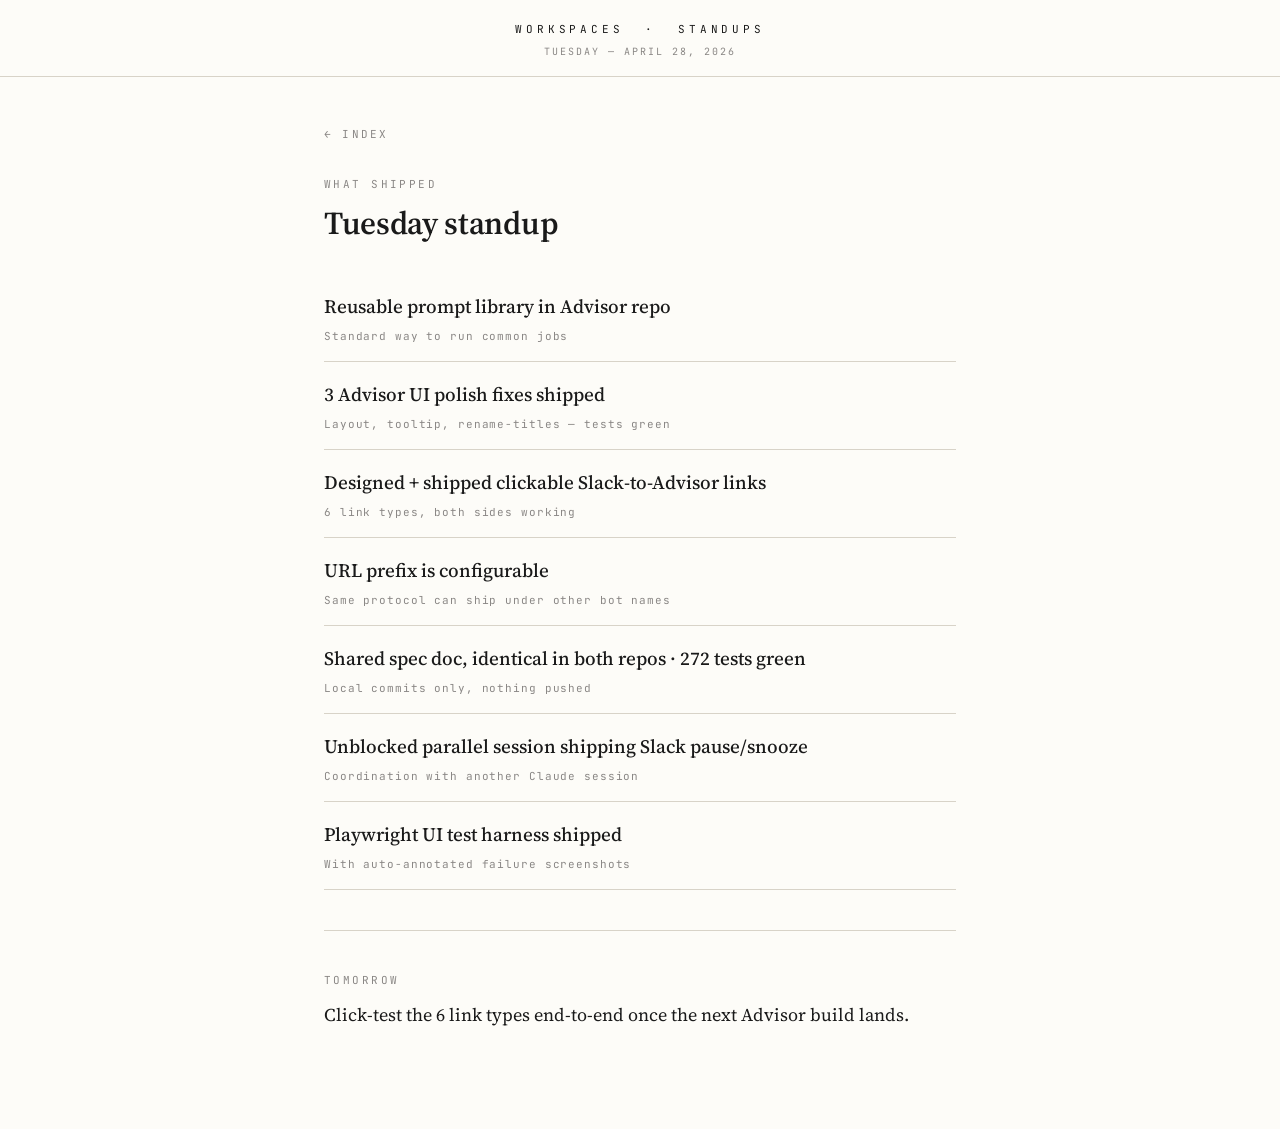
==== 2026-04-28/index.html @ 9d5e4981 "initial standup log: 2026-04-28" ====
<!doctype html>
<html lang="en">
<head>
<meta charset="utf-8">
<meta name="viewport" content="width=device-width, initial-scale=1">
<title>Standup — Tuesday, April 28, 2026</title>
<link rel="preconnect" href="https://fonts.googleapis.com">
<link rel="preconnect" href="https://fonts.gstatic.com" crossorigin>
<link href="https://fonts.googleapis.com/css2?family=Source+Serif+4:wght@400;500;600&family=JetBrains+Mono:wght@400;500&display=swap" rel="stylesheet">
<link rel="stylesheet" href="../style.css">
</head>
<body>
<div class="masthead">
  <div class="name">Workspaces &nbsp;&middot;&nbsp; Standups</div>
  <div class="date">Tuesday &mdash; April 28, 2026</div>
</div>
<article>
  <a class="back" href="../">&larr; Index</a>
  <p class="kicker">What shipped</p>
  <h1>Tuesday standup</h1>
  <ul class="bullets">
    <li>
      <a href="prompt-library.html">Reusable prompt library in Advisor repo</a>
      <div class="meta">Standard way to run common jobs</div>
    </li>
    <li>
      <a href="advisor-polish.html">3 Advisor UI polish fixes shipped</a>
      <div class="meta">Layout, tooltip, rename-titles &mdash; tests green</div>
    </li>
    <li>
      <a href="url-scheme.html">Designed + shipped clickable Slack-to-Advisor links</a>
      <div class="meta">6 link types, both sides working</div>
    </li>
    <li>
      <a href="url-scheme-config.html">URL prefix is configurable</a>
      <div class="meta">Same protocol can ship under other bot names</div>
    </li>
    <li>
      <a href="tests-green.html">Shared spec doc, identical in both repos &middot; 272 tests green</a>
      <div class="meta">Local commits only, nothing pushed</div>
    </li>
    <li>
      <a href="unblock-pause.html">Unblocked parallel session shipping Slack pause/snooze</a>
      <div class="meta">Coordination with another Claude session</div>
    </li>
    <li>
      <a href="playwright-backlog.html">Playwright UI test harness shipped</a>
      <div class="meta">With auto-annotated failure screenshots</div>
    </li>
  </ul>
  <hr>
  <p class="kicker">Tomorrow</p>
  <p>Click-test the 6 link types end-to-end once the next Advisor build lands.</p>
</article>
</body>
</html>
---- style.css ----
:root {
  --bg: #fdfcf8;
  --text: #1a1a1a;
  --text-2: #5a5856;
  --text-3: #8a8785;
  --rule: #d8d3c8;
  --accent: #0a5d8a;
  --accent-hover: #074666;
  --code-bg: #f2f0ea;
}
* { box-sizing: border-box; }
html, body { margin: 0; padding: 0; background: var(--bg); color: var(--text); }
body {
  font-family: "Source Serif 4", Georgia, "Times New Roman", serif;
  font-size: 18px;
  line-height: 1.7;
  -webkit-font-smoothing: antialiased;
  -moz-osx-font-smoothing: grayscale;
}
.masthead {
  border-bottom: 1px solid var(--rule);
  padding: 20px 0 16px;
  margin-bottom: 40px;
  text-align: center;
  font-family: "JetBrains Mono", ui-monospace, monospace;
}
.masthead .name {
  font-size: 11px;
  letter-spacing: 0.35em;
  text-transform: uppercase;
  color: var(--text);
}
.masthead .date {
  font-size: 10px;
  letter-spacing: 0.2em;
  text-transform: uppercase;
  color: var(--text-3);
  margin-top: 4px;
}
article, .landing {
  max-width: 680px;
  margin: 0 auto;
  padding: 0 24px 80px;
}
h1 {
  font-family: "Source Serif 4", Georgia, serif;
  font-size: 32px;
  font-weight: 600;
  line-height: 1.2;
  margin: 0 0 16px;
  letter-spacing: -0.01em;
}
h2 {
  font-family: "Source Serif 4", Georgia, serif;
  font-size: 22px;
  font-weight: 600;
  line-height: 1.3;
  margin: 40px 0 12px;
}
p { margin: 0 0 1em; }
strong { font-weight: 600; }
a { color: var(--accent); text-decoration: none; border-bottom: 1px solid var(--accent); }
a:hover { color: var(--accent-hover); border-color: var(--accent-hover); }
ul { padding-left: 22px; margin: 0 0 1em; }
li { margin-bottom: 6px; }
.kicker {
  font-family: "JetBrains Mono", ui-monospace, monospace;
  font-size: 11px;
  letter-spacing: 0.22em;
  text-transform: uppercase;
  color: var(--text-3);
  margin-bottom: 10px;
}
.bullets {
  list-style: none;
  padding: 0;
  margin: 32px 0;
}
.bullets li {
  border-bottom: 1px solid var(--rule);
  padding: 16px 0;
  margin: 0;
}
.bullets li a {
  display: block;
  border: none;
  color: var(--text);
  font-weight: 500;
  font-size: 19px;
}
.bullets li a:hover {
  color: var(--accent);
}
.bullets li .meta {
  font-family: "JetBrains Mono", ui-monospace, monospace;
  font-size: 11px;
  letter-spacing: 0.08em;
  color: var(--text-3);
  margin-top: 4px;
  font-weight: normal;
}
code {
  font-family: "JetBrains Mono", ui-monospace, monospace;
  font-size: 0.88em;
  background: var(--code-bg);
  padding: 1px 5px;
  border-radius: 3px;
}
pre {
  font-family: "JetBrains Mono", ui-monospace, monospace;
  font-size: 13px;
  background: var(--code-bg);
  padding: 14px 16px;
  border-radius: 5px;
  overflow-x: auto;
  line-height: 1.5;
  margin: 1em 0;
}
pre code {
  background: none;
  padding: 0;
  font-size: inherit;
}
.back {
  font-family: "JetBrains Mono", ui-monospace, monospace;
  font-size: 11px;
  letter-spacing: 0.2em;
  text-transform: uppercase;
  color: var(--text-3);
  margin-bottom: 32px;
  display: inline-block;
  border: none;
}
.back:hover {
  color: var(--accent);
}
hr {
  border: none;
  border-top: 1px solid var(--rule);
  margin: 40px 0;
}
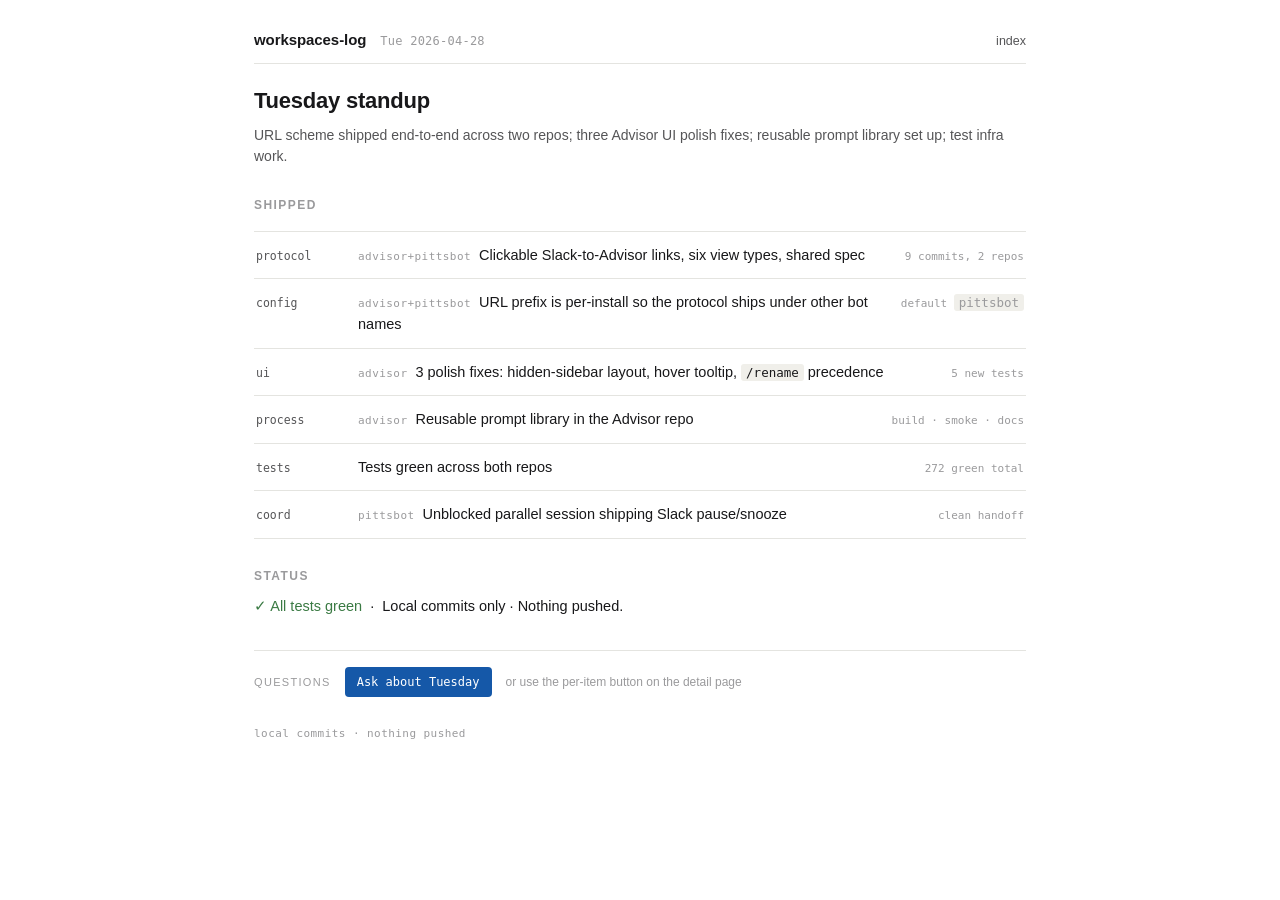
==== commit 8c7d89b8: "restyle: standup layout, commit-kv headers, per-item ask buttons; add overnight drain items" ====
--- a/2026-04-28/index.html
+++ b/2026-04-28/index.html
@@ -3,54 +3,65 @@
 <head>
 <meta charset="utf-8">
 <meta name="viewport" content="width=device-width, initial-scale=1">
-<title>Standup — Tuesday, April 28, 2026</title>
-<link rel="preconnect" href="https://fonts.googleapis.com">
-<link rel="preconnect" href="https://fonts.gstatic.com" crossorigin>
-<link href="https://fonts.googleapis.com/css2?family=Source+Serif+4:wght@400;500;600&family=JetBrains+Mono:wght@400;500&display=swap" rel="stylesheet">
+<title>Standup &mdash; Tue Apr 28</title>
 <link rel="stylesheet" href="../style.css">
 </head>
 <body>
-<div class="masthead">
-  <div class="name">Workspaces &nbsp;&middot;&nbsp; Standups</div>
-  <div class="date">Tuesday &mdash; April 28, 2026</div>
+<div class="wrap">
+<header>
+  <div class="left">
+    <span class="title">workspaces-log</span>
+    <span class="date">Tue 2026-04-28</span>
+  </div>
+  <nav><a href="../">index</a></nav>
+</header>
+
+<h1>Tuesday standup</h1>
+<p class="lead">URL scheme shipped end-to-end across two repos; three Advisor UI polish fixes; reusable prompt library set up; test infra work.</p>
+
+<h2>Shipped</h2>
+<ul class="items">
+  <li><a class="row" href="url-scheme.html">
+    <span class="idcell">protocol</span>
+    <span class="line"><span class="repo">advisor+pittsbot</span>Clickable Slack-to-Advisor links, six view types, shared spec</span>
+    <span class="meta">9 commits, 2 repos</span>
+  </a></li>
+  <li><a class="row" href="url-scheme-config.html">
+    <span class="idcell">config</span>
+    <span class="line"><span class="repo">advisor+pittsbot</span>URL prefix is per-install so the protocol ships under other bot names</span>
+    <span class="meta">default <code>pittsbot</code></span>
+  </a></li>
+  <li><a class="row" href="advisor-polish.html">
+    <span class="idcell">ui</span>
+    <span class="line"><span class="repo">advisor</span>3 polish fixes: hidden-sidebar layout, hover tooltip, <code>/rename</code> precedence</span>
+    <span class="meta">5 new tests</span>
+  </a></li>
+  <li><a class="row" href="prompt-library.html">
+    <span class="idcell">process</span>
+    <span class="line"><span class="repo">advisor</span>Reusable prompt library in the Advisor repo</span>
+    <span class="meta">build &middot; smoke &middot; docs</span>
+  </a></li>
+  <li><a class="row" href="tests-green.html">
+    <span class="idcell">tests</span>
+    <span class="line">Tests green across both repos</span>
+    <span class="meta">272 green total</span>
+  </a></li>
+  <li><a class="row" href="unblock-pause.html">
+    <span class="idcell">coord</span>
+    <span class="line"><span class="repo">pittsbot</span>Unblocked parallel session shipping Slack pause/snooze</span>
+    <span class="meta">clean handoff</span>
+  </a></li>
+</ul>
+
+<h2>Status</h2>
+<p><span class="status-ok">&#10003; All tests green</span> &nbsp;&middot;&nbsp; Local commits only &middot; Nothing pushed.</p>
+
+<div class="ask">
+  <span class="label">Questions</span>
+  <a href="https://github.com/GNXClone/workspaces-log/issues/new?title=%5BTue+Apr+28%5D+Question&labels=standup-question" target="_blank" rel="noopener">Ask about Tuesday</a>
+  <span class="aside">or use the per-item button on the detail page</span>
 </div>
-<article>
-  <a class="back" href="../">&larr; Index</a>
-  <p class="kicker">What shipped</p>
-  <h1>Tuesday standup</h1>
-  <ul class="bullets">
-    <li>
-      <a href="prompt-library.html">Reusable prompt library in Advisor repo</a>
-      <div class="meta">Standard way to run common jobs</div>
-    </li>
-    <li>
-      <a href="advisor-polish.html">3 Advisor UI polish fixes shipped</a>
-      <div class="meta">Layout, tooltip, rename-titles &mdash; tests green</div>
-    </li>
-    <li>
-      <a href="url-scheme.html">Designed + shipped clickable Slack-to-Advisor links</a>
-      <div class="meta">6 link types, both sides working</div>
-    </li>
-    <li>
-      <a href="url-scheme-config.html">URL prefix is configurable</a>
-      <div class="meta">Same protocol can ship under other bot names</div>
-    </li>
-    <li>
-      <a href="tests-green.html">Shared spec doc, identical in both repos &middot; 272 tests green</a>
-      <div class="meta">Local commits only, nothing pushed</div>
-    </li>
-    <li>
-      <a href="unblock-pause.html">Unblocked parallel session shipping Slack pause/snooze</a>
-      <div class="meta">Coordination with another Claude session</div>
-    </li>
-    <li>
-      <a href="playwright-backlog.html">Playwright UI test harness shipped</a>
-      <div class="meta">With auto-annotated failure screenshots</div>
-    </li>
-  </ul>
-  <hr>
-  <p class="kicker">Tomorrow</p>
-  <p>Click-test the 6 link types end-to-end once the next Advisor build lands.</p>
-</article>
+<div class="foot">local commits &middot; nothing pushed</div>
+</div>
 </body>
 </html>
--- a/style.css
+++ b/style.css
@@ -1,141 +1,257 @@
 :root {
-  --bg: #fdfcf8;
-  --text: #1a1a1a;
-  --text-2: #5a5856;
-  --text-3: #8a8785;
-  --rule: #d8d3c8;
-  --accent: #0a5d8a;
-  --accent-hover: #074666;
-  --code-bg: #f2f0ea;
+  --bg: #ffffff;
+  --bg-2: #f6f6f4;
+  --text: #18181a;
+  --text-2: #555557;
+  --text-3: #9a9a9c;
+  --rule: #e4e4e0;
+  --accent: #1558a8;
+  --accent-hover: #0f4483;
+  --code-bg: #f0efea;
+  --chip-bg: #ededea;
+  --ok: #3a7a43;
+  --warn: #a65c1a;
 }
 * { box-sizing: border-box; }
-html, body { margin: 0; padding: 0; background: var(--bg); color: var(--text); }
-body {
-  font-family: "Source Serif 4", Georgia, "Times New Roman", serif;
-  font-size: 18px;
-  line-height: 1.7;
+html, body {
+  margin: 0;
+  padding: 0;
+  background: var(--bg);
+  color: var(--text);
+  font-family: -apple-system, BlinkMacSystemFont, "Segoe UI", Helvetica, Arial, sans-serif;
+  font-size: 14.5px;
+  line-height: 1.55;
   -webkit-font-smoothing: antialiased;
-  -moz-osx-font-smoothing: grayscale;
-}
-.masthead {
+}
+.wrap {
+  max-width: 820px;
+  margin: 0 auto;
+  padding: 28px 24px 80px;
+}
+
+/* ---- header ---- */
+header {
+  display: flex;
+  align-items: baseline;
+  justify-content: space-between;
   border-bottom: 1px solid var(--rule);
-  padding: 20px 0 16px;
-  margin-bottom: 40px;
-  text-align: center;
-  font-family: "JetBrains Mono", ui-monospace, monospace;
-}
-.masthead .name {
-  font-size: 11px;
-  letter-spacing: 0.35em;
-  text-transform: uppercase;
-  color: var(--text);
-}
-.masthead .date {
-  font-size: 10px;
-  letter-spacing: 0.2em;
-  text-transform: uppercase;
-  color: var(--text-3);
-  margin-top: 4px;
-}
-article, .landing {
-  max-width: 680px;
-  margin: 0 auto;
-  padding: 0 24px 80px;
-}
+  padding-bottom: 12px;
+  margin-bottom: 20px;
+}
+header .left { display: flex; align-items: baseline; gap: 14px; }
+header .title {
+  font-weight: 600;
+  font-size: 15px;
+  letter-spacing: -0.005em;
+}
+header .date {
+  font-family: ui-monospace, "SF Mono", Menlo, monospace;
+  font-size: 12px;
+  color: var(--text-3);
+  letter-spacing: 0.02em;
+}
+header nav a {
+  font-size: 12.5px;
+  color: var(--text-2);
+  text-decoration: none;
+}
+header nav a:hover { color: var(--accent); }
+
+/* ---- headings ---- */
 h1 {
-  font-family: "Source Serif 4", Georgia, serif;
-  font-size: 32px;
-  font-weight: 600;
-  line-height: 1.2;
-  margin: 0 0 16px;
+  font-size: 22px;
+  font-weight: 600;
+  margin: 12px 0 6px;
   letter-spacing: -0.01em;
 }
 h2 {
-  font-family: "Source Serif 4", Georgia, serif;
-  font-size: 22px;
-  font-weight: 600;
-  line-height: 1.3;
-  margin: 40px 0 12px;
-}
-p { margin: 0 0 1em; }
-strong { font-weight: 600; }
-a { color: var(--accent); text-decoration: none; border-bottom: 1px solid var(--accent); }
-a:hover { color: var(--accent-hover); border-color: var(--accent-hover); }
-ul { padding-left: 22px; margin: 0 0 1em; }
-li { margin-bottom: 6px; }
-.kicker {
-  font-family: "JetBrains Mono", ui-monospace, monospace;
-  font-size: 11px;
-  letter-spacing: 0.22em;
-  text-transform: uppercase;
-  color: var(--text-3);
-  margin-bottom: 10px;
-}
-.bullets {
-  list-style: none;
-  padding: 0;
-  margin: 32px 0;
-}
-.bullets li {
-  border-bottom: 1px solid var(--rule);
-  padding: 16px 0;
-  margin: 0;
-}
-.bullets li a {
-  display: block;
-  border: none;
-  color: var(--text);
-  font-weight: 500;
-  font-size: 19px;
-}
-.bullets li a:hover {
-  color: var(--accent);
-}
-.bullets li .meta {
-  font-family: "JetBrains Mono", ui-monospace, monospace;
-  font-size: 11px;
-  letter-spacing: 0.08em;
-  color: var(--text-3);
-  margin-top: 4px;
-  font-weight: normal;
-}
+  font-size: 12px;
+  text-transform: uppercase;
+  letter-spacing: 0.12em;
+  color: var(--text-3);
+  margin: 28px 0 10px;
+  font-weight: 600;
+}
+h3 {
+  font-size: 14px;
+  font-weight: 600;
+  margin: 16px 0 6px;
+}
+p { margin: 0 0 10px; }
+p.lead { color: var(--text-2); font-size: 14px; margin-bottom: 22px; }
+
+/* ---- inline ---- */
+a { color: var(--accent); text-decoration: none; }
+a:hover { color: var(--accent-hover); text-decoration: underline; text-decoration-thickness: 1px; text-underline-offset: 2px; }
 code {
-  font-family: "JetBrains Mono", ui-monospace, monospace;
-  font-size: 0.88em;
+  font-family: ui-monospace, "SF Mono", Menlo, monospace;
+  font-size: 12.5px;
   background: var(--code-bg);
   padding: 1px 5px;
   border-radius: 3px;
 }
-pre {
-  font-family: "JetBrains Mono", ui-monospace, monospace;
-  font-size: 13px;
-  background: var(--code-bg);
-  padding: 14px 16px;
+.id {
+  font-family: ui-monospace, "SF Mono", Menlo, monospace;
+  font-size: 11.5px;
+  background: var(--chip-bg);
+  color: var(--text-2);
+  padding: 1px 6px;
+  border-radius: 3px;
+  letter-spacing: 0.02em;
+}
+.repo {
+  font-family: ui-monospace, "SF Mono", Menlo, monospace;
+  font-size: 11px;
+  color: var(--text-3);
+  text-transform: lowercase;
+  letter-spacing: 0.04em;
+  margin-right: 8px;
+}
+.status-ok { color: var(--ok); font-weight: 500; }
+.status-warn { color: var(--warn); font-weight: 500; }
+
+/* ---- landing list ---- */
+ul.items {
+  list-style: none;
+  padding: 0;
+  margin: 16px 0 8px;
+  border-top: 1px solid var(--rule);
+}
+ul.items li {
+  border-bottom: 1px solid var(--rule);
+  padding: 12px 2px;
+}
+ul.items li a.row {
+  display: grid;
+  grid-template-columns: 88px 1fr auto;
+  gap: 14px;
+  align-items: baseline;
+  color: var(--text);
+  text-decoration: none;
+}
+ul.items li a.row:hover .line { color: var(--accent); text-decoration: underline; text-underline-offset: 2px; }
+ul.items .idcell {
+  font-family: ui-monospace, "SF Mono", Menlo, monospace;
+  font-size: 11.5px;
+  color: var(--text-2);
+}
+ul.items .line {
+  font-size: 14.5px;
+  font-weight: 500;
+}
+ul.items .meta {
+  font-family: ui-monospace, "SF Mono", Menlo, monospace;
+  font-size: 11px;
+  color: var(--text-3);
+}
+
+/* ---- detail: kv block ---- */
+dl.kv {
+  display: grid;
+  grid-template-columns: 140px 1fr;
+  gap: 6px 16px;
+  font-size: 13.5px;
+  margin: 14px 0 20px;
+  padding: 12px 14px;
+  background: var(--bg-2);
   border-radius: 5px;
-  overflow-x: auto;
-  line-height: 1.5;
-  margin: 1em 0;
-}
-pre code {
-  background: none;
+  border: 1px solid var(--rule);
+}
+dl.kv dt {
+  font-family: ui-monospace, "SF Mono", Menlo, monospace;
+  font-size: 11px;
+  text-transform: uppercase;
+  letter-spacing: 0.08em;
+  color: var(--text-3);
+  padding-top: 2px;
+}
+dl.kv dd { margin: 0; color: var(--text); }
+dl.kv dd code { background: transparent; padding: 0; }
+
+/* ---- detail: bullet sections ---- */
+ul.dashed {
+  list-style: none;
   padding: 0;
-  font-size: inherit;
-}
-.back {
-  font-family: "JetBrains Mono", ui-monospace, monospace;
-  font-size: 11px;
-  letter-spacing: 0.2em;
-  text-transform: uppercase;
-  color: var(--text-3);
-  margin-bottom: 32px;
+  margin: 6px 0 14px;
+}
+ul.dashed li {
+  position: relative;
+  padding-left: 16px;
+  margin-bottom: 5px;
+  font-size: 14px;
+  color: var(--text);
+}
+ul.dashed li::before {
+  content: "—";
+  position: absolute;
+  left: 0;
+  color: var(--text-3);
+}
+ul.dashed li em { color: var(--text-2); font-style: normal; }
+
+/* ---- files line ---- */
+.files {
+  font-family: ui-monospace, "SF Mono", Menlo, monospace;
+  font-size: 11.5px;
+  color: var(--text-2);
+  line-height: 1.8;
+  margin: 6px 0 18px;
+}
+.files .lbl {
+  font-family: -apple-system, BlinkMacSystemFont, sans-serif;
+  color: var(--text-3);
+  text-transform: uppercase;
+  font-size: 10.5px;
+  letter-spacing: 0.1em;
+  margin-right: 10px;
+}
+
+/* ---- ask ---- */
+.ask {
+  border-top: 1px solid var(--rule);
+  margin-top: 32px;
+  padding-top: 16px;
+  display: flex;
+  align-items: center;
+  gap: 14px;
+}
+.ask .label {
+  font-size: 11px;
+  text-transform: uppercase;
+  letter-spacing: 0.12em;
+  color: var(--text-3);
+}
+.ask a {
+  font-family: ui-monospace, "SF Mono", Menlo, monospace;
+  font-size: 12px;
+  background: var(--accent);
+  color: #fff;
+  padding: 6px 12px;
+  border-radius: 4px;
+  text-decoration: none;
+}
+.ask a:hover { background: var(--accent-hover); text-decoration: none; }
+.ask .aside {
+  font-size: 12px;
+  color: var(--text-3);
+}
+
+/* ---- footer ---- */
+.foot {
+  margin-top: 28px;
+  font-family: ui-monospace, "SF Mono", Menlo, monospace;
+  font-size: 11px;
+  color: var(--text-3);
+  letter-spacing: 0.04em;
+}
+
+/* ---- back link ---- */
+a.back {
+  font-family: ui-monospace, "SF Mono", Menlo, monospace;
+  font-size: 11.5px;
+  color: var(--text-3);
+  text-decoration: none;
+  margin-bottom: 8px;
   display: inline-block;
-  border: none;
-}
-.back:hover {
-  color: var(--accent);
-}
-hr {
-  border: none;
-  border-top: 1px solid var(--rule);
-  margin: 40px 0;
-}
+}
+a.back:hover { color: var(--accent); text-decoration: none; }
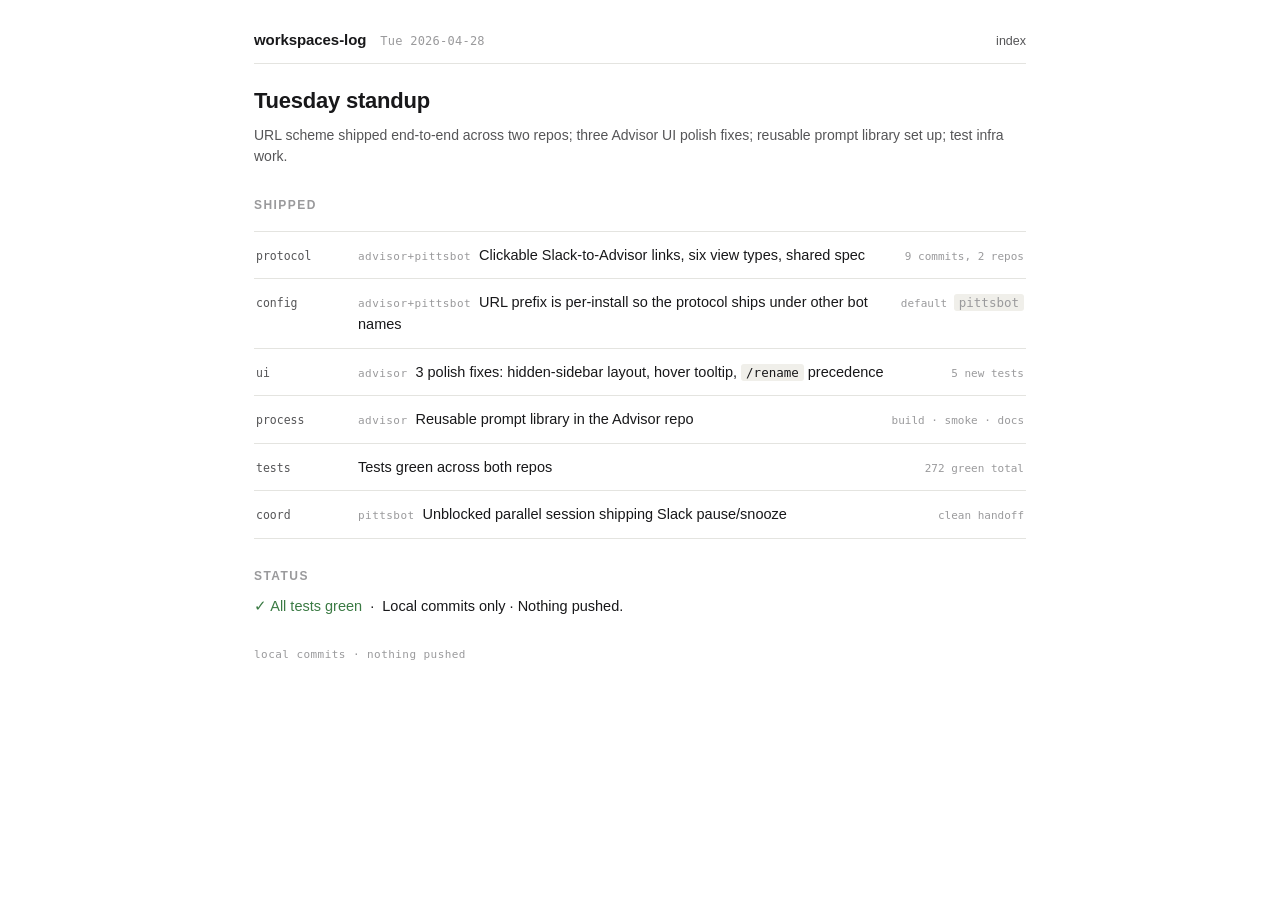
==== commit 44d83e97: "remove per-item ask buttons" ====
--- a/2026-04-28/index.html
+++ b/2026-04-28/index.html
@@ -55,12 +55,6 @@
 
 <h2>Status</h2>
 <p><span class="status-ok">&#10003; All tests green</span> &nbsp;&middot;&nbsp; Local commits only &middot; Nothing pushed.</p>
-
-<div class="ask">
-  <span class="label">Questions</span>
-  <a href="https://github.com/GNXClone/workspaces-log/issues/new?title=%5BTue+Apr+28%5D+Question&labels=standup-question" target="_blank" rel="noopener">Ask about Tuesday</a>
-  <span class="aside">or use the per-item button on the detail page</span>
-</div>
 <div class="foot">local commits &middot; nothing pushed</div>
 </div>
 </body>
